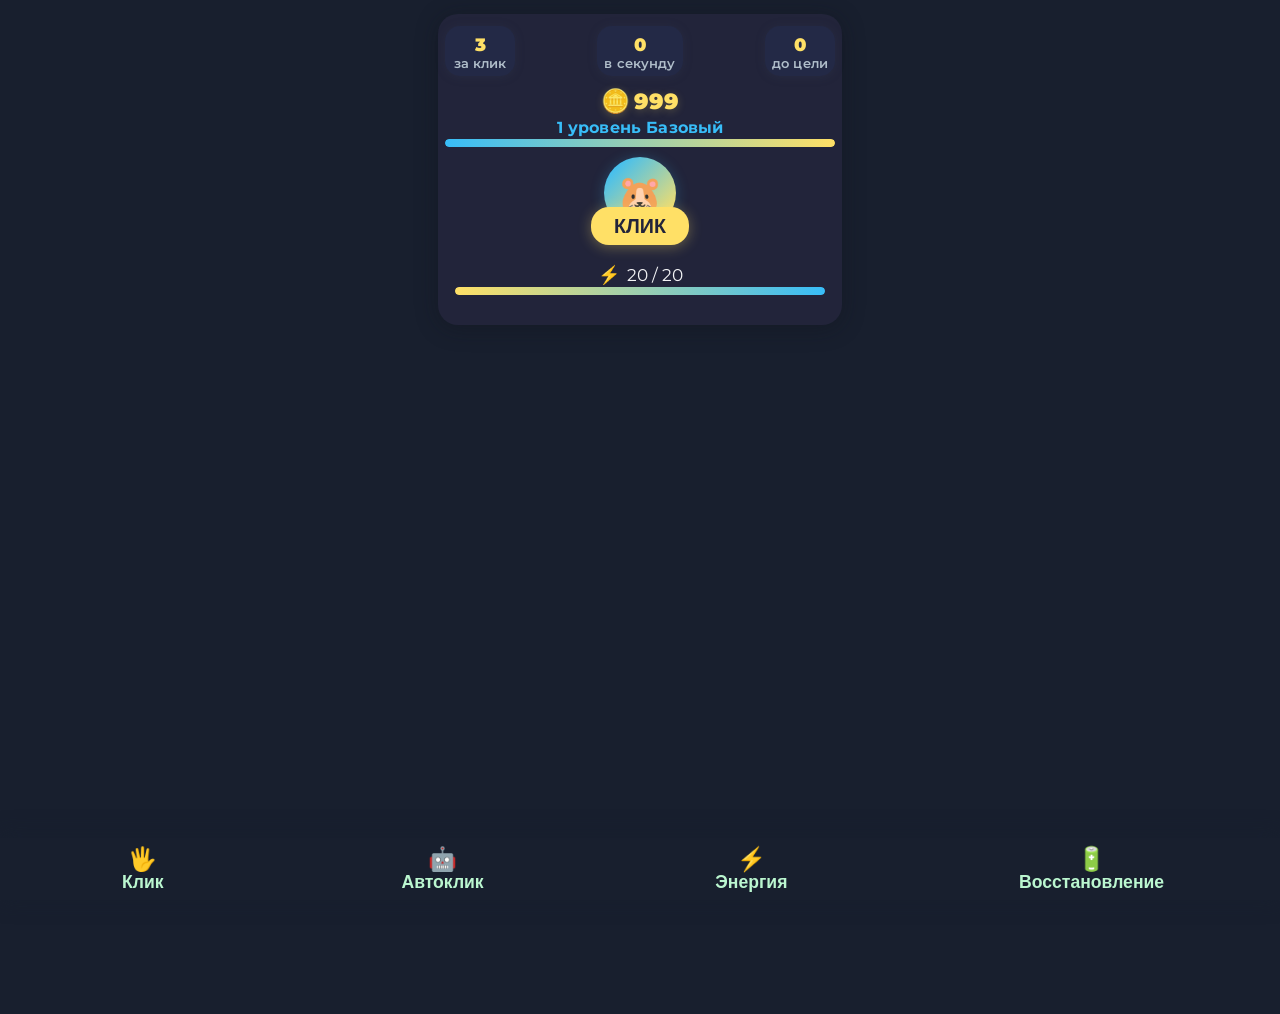
==== index.html @ 6e5554cd "Update and rename html.html to index.html" ====
<!DOCTYPE html>
<html lang="ru">
<head>
  <meta charset="UTF-8" />
  <meta name="viewport" content="width=device-width, initial-scale=1.0"/>
  <title>Hamster Clicker</title>
  <link rel="stylesheet" href="css.css">
  <link href="https://fonts.googleapis.com/css2?family=Montserrat:wght@700;900&display=swap" rel="stylesheet">
</head>
<body>
  <div class="main-card">
    <!-- Верхняя панель с карточками -->
    <div class="top-stats">
      <div class="stat-box">
        <span id="statPerClick">3</span>
        <label>за клик</label>
      </div>
      <div class="stat-box">
        <span id="statPerSec">0</span>
        <label>в секунду</label>
      </div>
      <div class="stat-box">
        <span id="statGoal">100</span>
        <label>до цели</label>
      </div>
    </div>
    <!-- Баланс и уровень -->
    <div class="balance-row">
      <span class="coin">🪙</span>
      <span id="balance" class="main-balance">0</span>
    </div>
    <div class="level-row">
      <span id="levelName" class="level-name">1 уровень Базовый</span>
    </div>
    <div class="progress-bar">
      <div id="progressInner" class="progress-inner"></div>
    </div>
    <!-- Центр: аватар + клик -->
    <div class="avatar-wrap">
      <div class="avatar-circle">🐹</div>
      <button class="main-btn" id="mainClickBtn">КЛИК</button>
    </div>
    <!-- Энергия -->
    <div class="energy-wrap">
      <span class="energy-emoji">⚡</span>
      <span id="energyText">20 / 20</span>
    </div>
    <div class="energy-bar">
      <div id="energyInner" class="energy-inner"></div>
    </div>
  </div>
  <!-- Нижнее меню -->
  <nav class="bottom-nav">
    <button class="nav-btn" data-upg="click">
      <span>🖐️</span>
      <div>Клик</div>
    </button>
    <button class="nav-btn" data-upg="autoclick">
      <span>🤖</span>
      <div>Автоклик</div>
    </button>
    <button class="nav-btn" data-upg="energy">
      <span>⚡</span>
      <div>Энергия</div>
    </button>
    <button class="nav-btn" data-upg="regen">
      <span>🔋</span>
      <div>Восстановление</div>
    </button>
  </nav>
  <div id="upgradePanel" class="panel-bg" style="display:none"></div>
  <script src="js.js"></script>
</body>
</html>
---- css.css ----
html, body {
  margin: 0;
  padding: 0;
  background: #181f2e;
  min-height: 100vh;
  font-family: 'Montserrat', Arial, sans-serif;
  color: #f3f4f6;
  overscroll-behavior-y: contain;
}
body {
  min-height: 100dvh;
  padding-bottom: 100px;
}
.main-card {
  max-width: 390px;
  margin: 0 auto;
  margin-top: 14px;
  background: #22243a;
  border-radius: 20px;
  box-shadow: 0 3px 22px #10121a60;
  padding: 12px 7px 18px 7px;
  display: flex;
  flex-direction: column;
  align-items: center;
}
.top-stats {
  display: flex;
  justify-content: space-between;
  width: 100%;
  margin-bottom: 11px;
  gap: 8px;
}
.stat-box {
  background: #232946;
  border-radius: 15px;
  padding: 8px 7px 5px 7px;
  min-width: 56px;
  text-align: center;
  box-shadow: 0 1px 10px #393f5740;
  font-weight: bold;
}
.stat-box span {
  display: block;
  font-size: 1.11rem;
  color: #ffe066;
  font-weight: 900;
}
.stat-box label {
  display: block;
  font-size: 0.80rem;
  margin-top: 1px;
  color: #b0beca;
  font-weight: 600;
  letter-spacing: .01em;
}
.balance-row {
  display: flex;
  align-items: center;
  justify-content: center;
  font-size: 1.39rem;
  font-weight: 900;
  color: #ffe066;
  letter-spacing: 0.01em;
  text-shadow: 0 2px 9px #ffe06638;
  margin-bottom: 3px;
}
.coin {
  font-size: 1.45rem;
  margin-right: 4px;
}
.level-row {
  display: flex;
  justify-content: center;
  width: 100%;
  margin-bottom: 2px;
}
.level-name {
  font-size: 0.99rem;
  color: #38bdf8;
  font-weight: 700;
  letter-spacing: 0.01em;
}
.progress-bar {
  width: 100%;
  height: 8px;
  background: #181f2e;
  border-radius: 7px;
  overflow: hidden;
  margin-bottom: 8px;
}
.progress-inner {
  height: 100%;
  width: 0%;
  background: linear-gradient(90deg, #38bdf8 0%, #ffe066 100%);
  border-radius: 7px;
  transition: width .4s cubic-bezier(.4,2,.7,1.2);
}
.avatar-wrap {
  display: flex;
  flex-direction: column;
  align-items: center;
  margin-bottom: 9px;
  margin-top: 1px;
}
.avatar-circle {
  width: 72px; height: 72px;
  border-radius: 50%;
  background: linear-gradient(135deg, #38bdf8 10%, #ffe066 90%);
  display: flex;
  align-items: center;
  justify-content: center;
  font-size: 2.3rem;
  margin-bottom: 7px;
  margin-top: 1px;
  box-shadow: 0 2px 14px #38bdf844;
}
.main-btn {
  margin-top: -29px;
  margin-bottom: 7px;
  width: 98px;
  height: 38px;
  border-radius: 18px;
  background: #ffe066;
  color: #22243a;
  font-size: 1.23rem;
  font-weight: 900;
  border: none;
  box-shadow: 0 2px 14px #ffe06655;
  cursor: pointer;
  transition: background 0.1s;
}
.main-btn:active { background: #fde047; }
.energy-wrap {
  display: flex;
  align-items: center;
  gap: 7px;
  margin-bottom: 2px;
  margin-top: 3px;
  font-size: 1.05rem;
}
.energy-emoji {
  font-size: 1.12rem;
}
.energy-bar {
  width: 95%;
  height: 8px;
  background: #2e3045;
  border-radius: 5px;
  margin-bottom: 12px;
  overflow: hidden;
}
.energy-inner {
  height: 100%;
  background: linear-gradient(90deg, #ffe066 0%, #38bdf8 100%);
  border-radius: 5px;
  width: 100%;
  transition: width 0.28s cubic-bezier(.7,2,.6,1.2);
}
.bottom-nav {
  position: fixed;
  left: 0; bottom: 0;
  width: 100vw;
  background: #181f2e;
  display: flex;
  justify-content: space-around;
  align-items: center;
  box-shadow: 0 -2px 22px #181f2e99;
  z-index: 101;
  padding: 7px 0 7px 0;
}
.nav-btn {
  display: flex;
  flex-direction: column;
  align-items: center;
  font-size: 1.1rem;
  background: none;
  border: none;
  color: #bbf7d0;
  font-weight: 700;
  gap: 1px;
  cursor: pointer;
  min-width: 54px;
  padding: 2px 0 0 0;
  transition: color .13s;
  outline: none;
}
.nav-btn:active, .nav-btn.active {
  color: #ffe066;
}
.nav-btn span {
  font-size: 1.32em;
  line-height: 1.05;
}
.panel-bg {
  display: none;
  position: fixed;
  left: 0; top: 0;
  width: 100vw; height: 100vh;
  background: #181f2e95;
  z-index: 200;
}
.panel-bg.active {
  display: block;
  animation: fadeIn 0.18s;
}
@keyframes fadeIn { from {opacity: 0;} to {opacity: 1;} }
.panel {
  position: fixed;
  left: 50%;
  bottom: 0;
  transform: translateX(-50%);
  width: 99vw;
  max-width: 395px;
  background: #23243a;
  border-radius: 24px 24px 0 0;
  box-shadow: 0 0 22px #38bdf877;
  z-index: 210;
  padding: 1.1rem 1.1rem 2rem;
  animation: slideUp .18s cubic-bezier(.56,1.4,.51,1.09);
  color: #fff;
}
@keyframes slideUp { from {transform:translate(-50%,100%);} to {transform:translate(-50%,0);} }
.panel-header {
  font-size: 1.12rem;
  font-weight: 900;
  display: flex;
  justify-content: space-between;
  align-items: center;
  margin-bottom: 1.05em;
}
.panel-close {
  background: none;
  border: none;
  font-size: 1.5rem;
  color: #ffe066;
  cursor: pointer;
  font-weight: bold;
  line-height: 1;
  padding: 0 7px;
}
.panel-list {
  max-height: 260px;
  overflow-y: auto;
  display: flex;
  flex-direction: column;
  gap: 1em;
  scroll-behavior: smooth;
  padding-right: 3px;
}
.panel-item {
  background: #232946;
  border-radius: 0.85em;
  border: 1.3px solid #a7f3d0;
  display: flex;
  justify-content: space-between;
  align-items: center;
  padding: 0.85em 1em 0.85em 1em;
  font-size: 1em;
  transition: 0.12s;
}
.panel-item.bought {
  background: #374151;
  opacity: 0.78;
  border: 1.3px solid #ffe066;
  color: #ffe066;
}
.panel-item .info {
  display: flex;
  flex-direction: column;
}
.panel-item .info span { font-size: 0.91em; color: #e0e0e0; }
.panel-item button {
  font-size: 0.93rem;
  background: #ffe066;
  color: #373737;
  border: none;
  border-radius: 11px;
  padding: 0.37em 0.87em;
  font-weight: bold;
  cursor: pointer;
  transition: 0.11s;
  box-shadow: 0 2px 12px #ffe06633;
  outline: none;
}
.panel-item button:disabled {
  background: #facc15;
  color: #b6b6b6;
  cursor: default;
  box-shadow: none;
}
@media (max-width:440px) {
  .main-card { border-radius: 0; max-width: 100vw; }
  .panel { max-width: 100vw; border-radius: 18px 18px 0 0;}
}
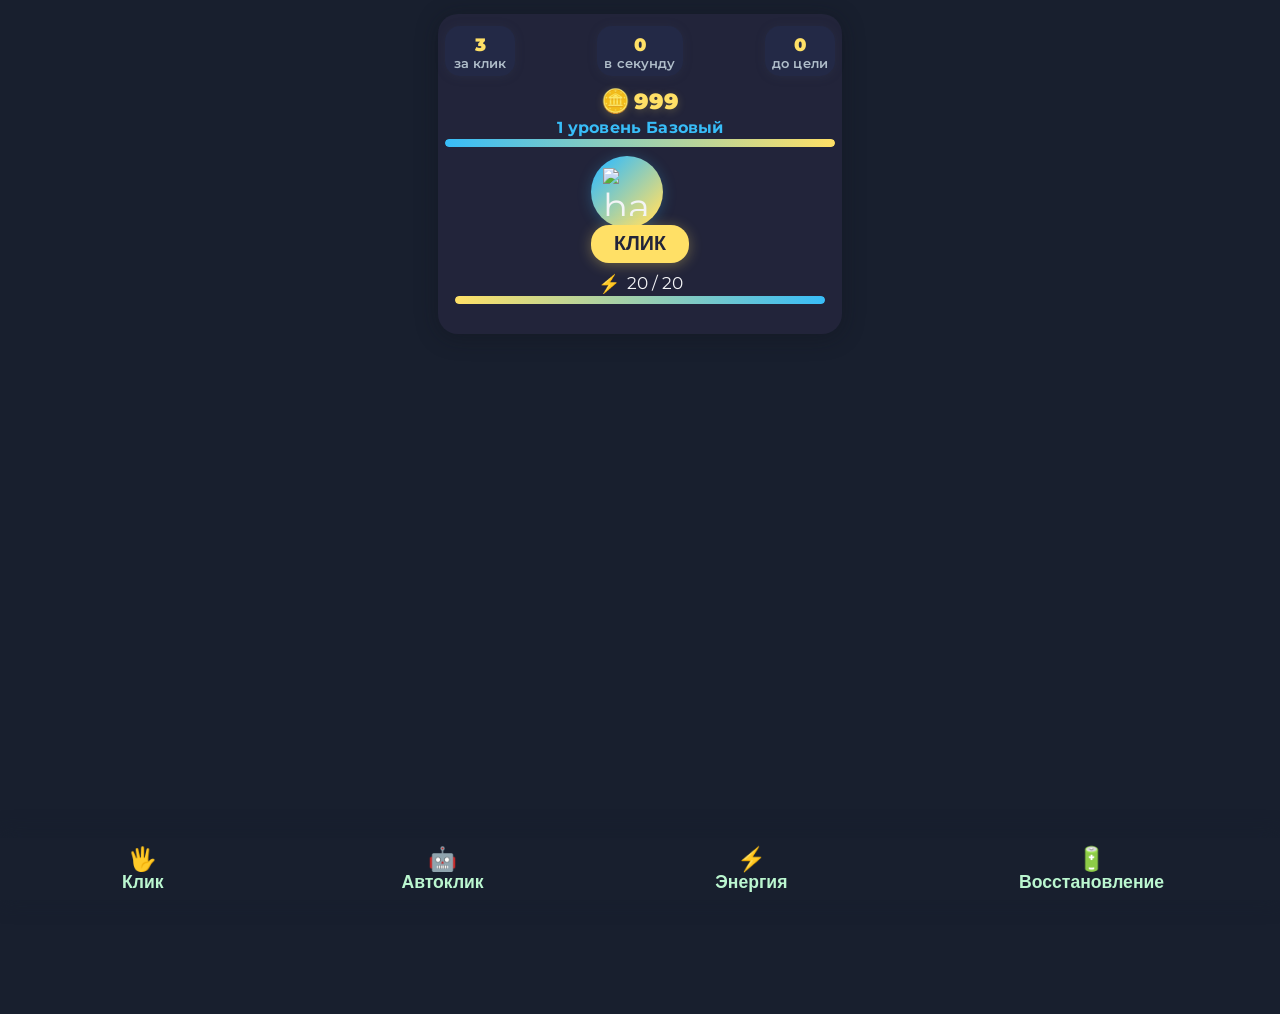
==== commit ed5d5e7f: "Update index.html" ====
--- a/index.html
+++ b/index.html
@@ -9,7 +9,6 @@
 </head>
 <body>
   <div class="main-card">
-    <!-- Верхняя панель с карточками -->
     <div class="top-stats">
       <div class="stat-box">
         <span id="statPerClick">3</span>
@@ -24,7 +23,6 @@
         <label>до цели</label>
       </div>
     </div>
-    <!-- Баланс и уровень -->
     <div class="balance-row">
       <span class="coin">🪙</span>
       <span id="balance" class="main-balance">0</span>
@@ -35,12 +33,12 @@
     <div class="progress-bar">
       <div id="progressInner" class="progress-inner"></div>
     </div>
-    <!-- Центр: аватар + клик -->
-    <div class="avatar-wrap">
-      <div class="avatar-circle">🐹</div>
+    <div class="avatar-center">
+      <div class="avatar-circle">
+        <img src="https://cdn.jsdelivr.net/gh/twitter/twemoji@14.0.2/assets/72x72/1f439.png" alt="hamster" width="48" height="48" style="vertical-align:middle;">
+      </div>
       <button class="main-btn" id="mainClickBtn">КЛИК</button>
     </div>
-    <!-- Энергия -->
     <div class="energy-wrap">
       <span class="energy-emoji">⚡</span>
       <span id="energyText">20 / 20</span>
@@ -49,7 +47,6 @@
       <div id="energyInner" class="energy-inner"></div>
     </div>
   </div>
-  <!-- Нижнее меню -->
   <nav class="bottom-nav">
     <button class="nav-btn" data-upg="click">
       <span>🖐️</span>
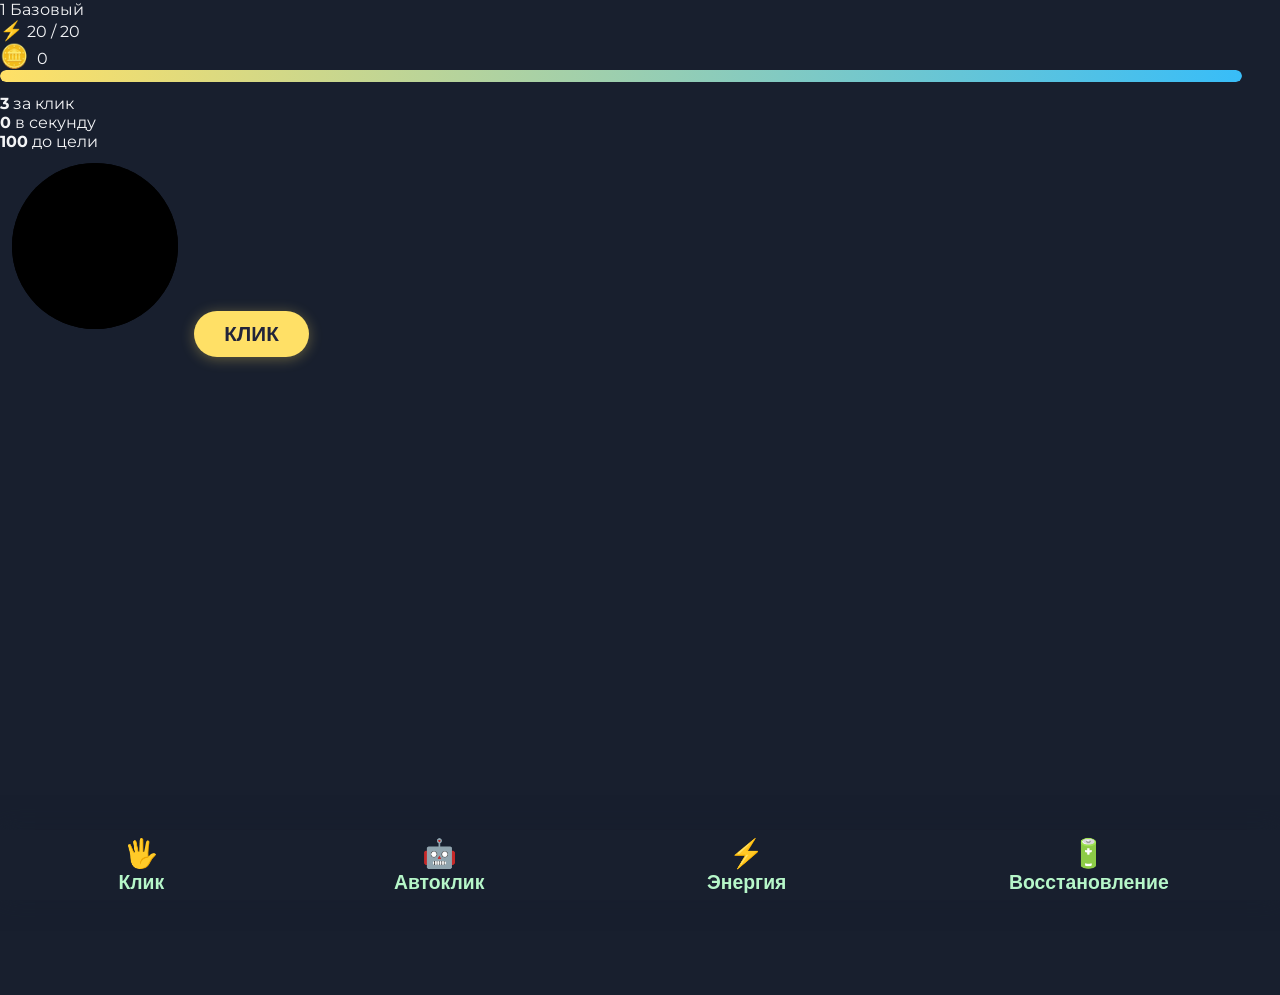
==== commit 241fc2fa: "Update index.html" ====
--- a/index.html
+++ b/index.html
@@ -3,50 +3,44 @@
 <head>
   <meta charset="UTF-8" />
   <meta name="viewport" content="width=device-width, initial-scale=1.0"/>
-  <title>Hamster Clicker</title>
+  <title>Clicker Game</title>
   <link rel="stylesheet" href="css.css">
   <link href="https://fonts.googleapis.com/css2?family=Montserrat:wght@700;900&display=swap" rel="stylesheet">
 </head>
 <body>
-  <div class="main-card">
-    <div class="top-stats">
-      <div class="stat-box">
-        <span id="statPerClick">3</span>
-        <label>за клик</label>
-      </div>
-      <div class="stat-box">
-        <span id="statPerSec">0</span>
-        <label>в секунду</label>
-      </div>
-      <div class="stat-box">
-        <span id="statGoal">100</span>
-        <label>до цели</label>
-      </div>
+  <div class="main-topbar">
+    <div class="top-lvl">
+      <span class="levelCircle"><span id="levelNum">1</span></span>
+      <span id="levelShort">Базовый</span>
     </div>
-    <div class="balance-row">
+    <div class="top-energy">
+      <span class="energy-emoji">⚡</span>
+      <span id="energyText">20</span>
+    </div>
+    <div class="top-balance">
       <span class="coin">🪙</span>
-      <span id="balance" class="main-balance">0</span>
+      <span id="balance">0</span>
     </div>
-    <div class="level-row">
-      <span id="levelName" class="level-name">1 уровень Базовый</span>
-    </div>
-    <div class="progress-bar">
-      <div id="progressInner" class="progress-inner"></div>
-    </div>
-    <div class="avatar-center">
-      <div class="avatar-circle">
-        <img src="https://cdn.jsdelivr.net/gh/twitter/twemoji@14.0.2/assets/72x72/1f439.png" alt="hamster" width="48" height="48" style="vertical-align:middle;">
-      </div>
+  </div>
+  <div class="energy-bar">
+    <div id="energyInner" class="energy-inner"></div>
+  </div>
+
+  <div class="top-stats-bar">
+    <div><b id="statPerClick">3</b> за клик</div>
+    <div><b id="statPerSec">0</b> в секунду</div>
+    <div><b id="statGoal">100</b> до цели</div>
+  </div>
+  <div class="center-wrap">
+    <div class="click-circle-wrap">
+      <svg class="progress-svg" width="190" height="190" viewBox="0 0 190 190">
+        <circle class="track" cx="95" cy="95" r="83"/>
+        <circle class="progress" id="circleProgress" cx="95" cy="95" r="83"/>
+      </svg>
       <button class="main-btn" id="mainClickBtn">КЛИК</button>
     </div>
-    <div class="energy-wrap">
-      <span class="energy-emoji">⚡</span>
-      <span id="energyText">20 / 20</span>
-    </div>
-    <div class="energy-bar">
-      <div id="energyInner" class="energy-inner"></div>
-    </div>
   </div>
+
   <nav class="bottom-nav">
     <button class="nav-btn" data-upg="click">
       <span>🖐️</span>
--- a/css.css
+++ b/css.css
@@ -9,7 +9,7 @@
 }
 body {
   min-height: 100dvh;
-  padding-bottom: 100px;
+  padding-bottom: 95px;
 }
 .main-card {
   max-width: 390px;
@@ -18,7 +18,7 @@
   background: #22243a;
   border-radius: 20px;
   box-shadow: 0 3px 22px #10121a60;
-  padding: 12px 7px 18px 7px;
+  padding: 14px 8px 12px 8px;
   display: flex;
   flex-direction: column;
   align-items: center;
@@ -27,27 +27,27 @@
   display: flex;
   justify-content: space-between;
   width: 100%;
-  margin-bottom: 11px;
-  gap: 8px;
+  margin-bottom: 10px;
+  gap: 7px;
 }
 .stat-box {
   background: #232946;
   border-radius: 15px;
   padding: 8px 7px 5px 7px;
-  min-width: 56px;
+  min-width: 60px;
   text-align: center;
   box-shadow: 0 1px 10px #393f5740;
   font-weight: bold;
 }
 .stat-box span {
   display: block;
-  font-size: 1.11rem;
+  font-size: 1.09rem;
   color: #ffe066;
   font-weight: 900;
 }
 .stat-box label {
   display: block;
-  font-size: 0.80rem;
+  font-size: 0.81rem;
   margin-top: 1px;
   color: #b0beca;
   font-weight: 600;
@@ -57,15 +57,15 @@
   display: flex;
   align-items: center;
   justify-content: center;
-  font-size: 1.39rem;
+  font-size: 1.41rem;
   font-weight: 900;
   color: #ffe066;
   letter-spacing: 0.01em;
   text-shadow: 0 2px 9px #ffe06638;
-  margin-bottom: 3px;
+  margin-bottom: 1px;
 }
 .coin {
-  font-size: 1.45rem;
+  font-size: 1.43rem;
   margin-right: 4px;
 }
 .level-row {
@@ -75,54 +75,53 @@
   margin-bottom: 2px;
 }
 .level-name {
-  font-size: 0.99rem;
+  font-size: 1.04rem;
   color: #38bdf8;
   font-weight: 700;
   letter-spacing: 0.01em;
 }
 .progress-bar {
   width: 100%;
-  height: 8px;
-  background: #181f2e;
-  border-radius: 7px;
+  height: 10px;
+  background: #191e2a;
+  border-radius: 8px;
   overflow: hidden;
-  margin-bottom: 8px;
+  margin-bottom: 12px;
 }
 .progress-inner {
   height: 100%;
   width: 0%;
-  background: linear-gradient(90deg, #38bdf8 0%, #ffe066 100%);
-  border-radius: 7px;
+  background: linear-gradient(90deg, #ffe066 0%, #38bdf8 100%);
+  border-radius: 8px;
   transition: width .4s cubic-bezier(.4,2,.7,1.2);
 }
-.avatar-wrap {
-  display: flex;
-  flex-direction: column;
-  align-items: center;
-  margin-bottom: 9px;
-  margin-top: 1px;
+.avatar-center {
+  display: flex;
+  flex-direction: column;
+  align-items: center;
+  margin-bottom: 13px;
+  margin-top: 5px;
 }
 .avatar-circle {
-  width: 72px; height: 72px;
+  width: 70px; height: 70px;
   border-radius: 50%;
   background: linear-gradient(135deg, #38bdf8 10%, #ffe066 90%);
   display: flex;
   align-items: center;
   justify-content: center;
-  font-size: 2.3rem;
-  margin-bottom: 7px;
+  margin-bottom: -18px;
   margin-top: 1px;
   box-shadow: 0 2px 14px #38bdf844;
 }
 .main-btn {
-  margin-top: -29px;
+  margin-top: 0;
   margin-bottom: 7px;
-  width: 98px;
-  height: 38px;
-  border-radius: 18px;
+  width: 115px;
+  height: 46px;
+  border-radius: 23px;
   background: #ffe066;
   color: #22243a;
-  font-size: 1.23rem;
+  font-size: 1.29rem;
   font-weight: 900;
   border: none;
   box-shadow: 0 2px 14px #ffe06655;
@@ -136,23 +135,25 @@
   gap: 7px;
   margin-bottom: 2px;
   margin-top: 3px;
-  font-size: 1.05rem;
+  font-size: 1.13rem;
+  justify-content: center;
+  width: 100%;
 }
 .energy-emoji {
-  font-size: 1.12rem;
+  font-size: 1.16rem;
 }
 .energy-bar {
-  width: 95%;
-  height: 8px;
+  width: 97%;
+  height: 12px;
   background: #2e3045;
-  border-radius: 5px;
+  border-radius: 6px;
   margin-bottom: 12px;
   overflow: hidden;
 }
 .energy-inner {
   height: 100%;
   background: linear-gradient(90deg, #ffe066 0%, #38bdf8 100%);
-  border-radius: 5px;
+  border-radius: 6px;
   width: 100%;
   transition: width 0.28s cubic-bezier(.7,2,.6,1.2);
 }
@@ -166,20 +167,20 @@
   align-items: center;
   box-shadow: 0 -2px 22px #181f2e99;
   z-index: 101;
-  padding: 7px 0 7px 0;
+  padding: 7px 0 6px 0;
 }
 .nav-btn {
   display: flex;
   flex-direction: column;
   align-items: center;
-  font-size: 1.1rem;
+  font-size: 1.21rem;
   background: none;
   border: none;
-  color: #bbf7d0;
-  font-weight: 700;
+  color: #b6f7c9;
+  font-weight: 800;
   gap: 1px;
   cursor: pointer;
-  min-width: 54px;
+  min-width: 60px;
   padding: 2px 0 0 0;
   transition: color .13s;
   outline: none;
@@ -188,8 +189,8 @@
   color: #ffe066;
 }
 .nav-btn span {
-  font-size: 1.32em;
-  line-height: 1.05;
+  font-size: 1.44em;
+  line-height: 1.1;
 }
 .panel-bg {
   display: none;
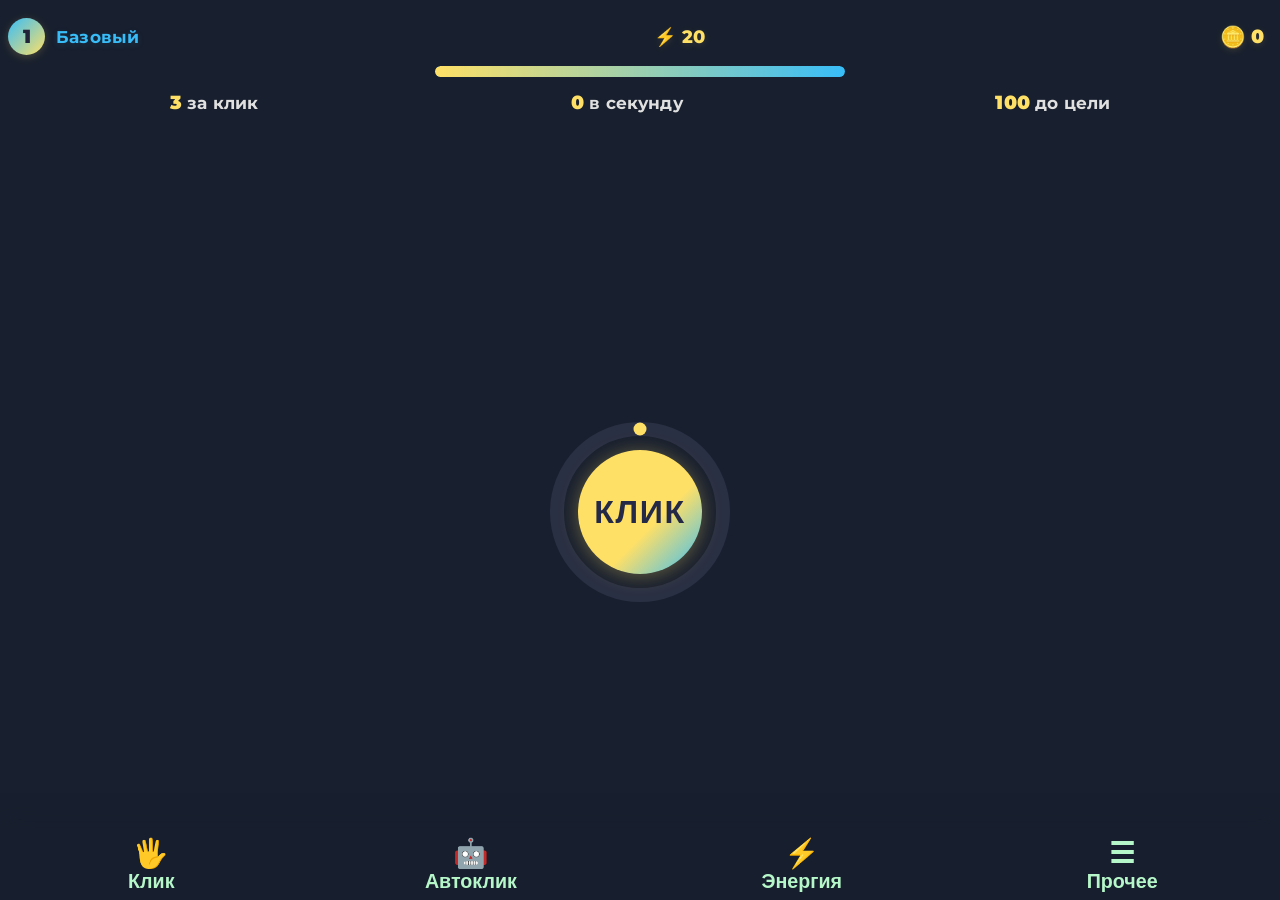
==== commit 6ba6de69: "Update index.html" ====
--- a/index.html
+++ b/index.html
@@ -25,7 +25,6 @@
   <div class="energy-bar">
     <div id="energyInner" class="energy-inner"></div>
   </div>
-
   <div class="top-stats-bar">
     <div><b id="statPerClick">3</b> за клик</div>
     <div><b id="statPerSec">0</b> в секунду</div>
@@ -34,13 +33,18 @@
   <div class="center-wrap">
     <div class="click-circle-wrap">
       <svg class="progress-svg" width="190" height="190" viewBox="0 0 190 190">
+        <defs>
+          <linearGradient id="circleGreen" x1="0" y1="0" x2="1" y2="1">
+            <stop offset="0%" stop-color="#65ff6b"/>
+            <stop offset="100%" stop-color="#00f2a1"/>
+          </linearGradient>
+        </defs>
         <circle class="track" cx="95" cy="95" r="83"/>
         <circle class="progress" id="circleProgress" cx="95" cy="95" r="83"/>
       </svg>
       <button class="main-btn" id="mainClickBtn">КЛИК</button>
     </div>
   </div>
-
   <nav class="bottom-nav">
     <button class="nav-btn" data-upg="click">
       <span>🖐️</span>
@@ -50,13 +54,13 @@
       <span>🤖</span>
       <div>Автоклик</div>
     </button>
-    <button class="nav-btn" data-upg="energy">
+    <button class="nav-btn" data-upg="energy-group">
       <span>⚡</span>
       <div>Энергия</div>
     </button>
-    <button class="nav-btn" data-upg="regen">
-      <span>🔋</span>
-      <div>Восстановление</div>
+    <button class="nav-btn" data-upg="other">
+      <span>☰</span>
+      <div>Прочее</div>
     </button>
   </nav>
   <div id="upgradePanel" class="panel-bg" style="display:none"></div>
--- a/css.css
+++ b/css.css
@@ -1,186 +1,211 @@
 html, body {
-  margin: 0;
-  padding: 0;
+  margin: 0; padding: 0;
+  min-height: 100vh; min-width: 100vw;
   background: #181f2e;
-  min-height: 100vh;
   font-family: 'Montserrat', Arial, sans-serif;
   color: #f3f4f6;
-  overscroll-behavior-y: contain;
+  overflow: hidden;
 }
 body {
-  min-height: 100dvh;
-  padding-bottom: 95px;
-}
-.main-card {
-  max-width: 390px;
-  margin: 0 auto;
-  margin-top: 14px;
-  background: #22243a;
-  border-radius: 20px;
-  box-shadow: 0 3px 22px #10121a60;
-  padding: 14px 8px 12px 8px;
-  display: flex;
-  flex-direction: column;
-  align-items: center;
-}
-.top-stats {
-  display: flex;
+  min-height: 100dvh; min-width: 100vw;
+  height: 100dvh; width: 100vw;
+  display: flex;
+  flex-direction: column;
+  position: relative;
+}
+.main-topbar {
+  position: relative;
+  width: 100vw;
+  display: flex;
+  align-items: center;
   justify-content: space-between;
-  width: 100%;
-  margin-bottom: 10px;
+  padding: 13px 9px 7px 8px;
+  background: #181f2e;
+  min-height: 46px;
   gap: 7px;
-}
-.stat-box {
-  background: #232946;
-  border-radius: 15px;
-  padding: 8px 7px 5px 7px;
-  min-width: 60px;
+  z-index: 2;
+}
+.top-lvl {
+  display: flex;
+  align-items: center;
+  gap: 7px;
+  min-width: 93px;
+}
+.levelCircle {
+  display: inline-block;
+  background: linear-gradient(135deg,#38bdf8,#ffe066);
+  border-radius: 50%;
+  width: 37px; height: 37px;
   text-align: center;
-  box-shadow: 0 1px 10px #393f5740;
+  font-weight: 900;
+  font-size: 1.19rem;
+  color: #22243a;
+  line-height: 37px;
+  margin-right: 3px;
+  box-shadow: 0 2px 9px #ffe06633;
+}
+#levelNum {
+  font-weight: 900;
+  font-size: 1.18rem;
+}
+#levelShort {
+  color: #38bdf8;
   font-weight: bold;
-}
-.stat-box span {
-  display: block;
-  font-size: 1.09rem;
-  color: #ffe066;
-  font-weight: 900;
-}
-.stat-box label {
-  display: block;
-  font-size: 0.81rem;
-  margin-top: 1px;
-  color: #b0beca;
-  font-weight: 600;
-  letter-spacing: .01em;
-}
-.balance-row {
+  font-size: 1.08rem;
+  margin-left: 1px;
+  letter-spacing: 0.01em;
+  text-shadow: 0 2px 7px #38bdf822;
+}
+.top-energy {
   display: flex;
   align-items: center;
   justify-content: center;
-  font-size: 1.41rem;
-  font-weight: 900;
-  color: #ffe066;
-  letter-spacing: 0.01em;
-  text-shadow: 0 2px 9px #ffe06638;
-  margin-bottom: 1px;
-}
-.coin {
-  font-size: 1.43rem;
-  margin-right: 4px;
-}
-.level-row {
-  display: flex;
-  justify-content: center;
-  width: 100%;
-  margin-bottom: 2px;
-}
-.level-name {
-  font-size: 1.04rem;
-  color: #38bdf8;
-  font-weight: 700;
-  letter-spacing: 0.01em;
-}
-.progress-bar {
-  width: 100%;
-  height: 10px;
-  background: #191e2a;
-  border-radius: 8px;
+  gap: 5px;
+  font-size: 1.13rem;
+  font-weight: 800;
+  color: #ffe066;
+  min-width: 54px;
+  text-shadow: 0 2px 7px #ffe06622;
+}
+.top-balance {
+  display: flex;
+  align-items: center;
+  gap: 5px;
+  font-size: 1.19rem;
+  font-weight: 900;
+  color: #ffe066;
+  min-width: 68px;
+  text-shadow: 0 2px 7px #ffe06622;
+}
+.coin { font-size: 1.29rem; }
+.energy-bar {
+  width: 92vw;
+  max-width: 410px;
+  height: 11px;
+  background: linear-gradient(90deg, #232946 50%, #181f2e 100%);
+  border-radius: 6px;
   overflow: hidden;
-  margin-bottom: 12px;
-}
-.progress-inner {
-  height: 100%;
-  width: 0%;
-  background: linear-gradient(90deg, #ffe066 0%, #38bdf8 100%);
-  border-radius: 8px;
-  transition: width .4s cubic-bezier(.4,2,.7,1.2);
-}
-.avatar-center {
-  display: flex;
-  flex-direction: column;
-  align-items: center;
-  margin-bottom: 13px;
-  margin-top: 5px;
-}
-.avatar-circle {
-  width: 70px; height: 70px;
-  border-radius: 50%;
-  background: linear-gradient(135deg, #38bdf8 10%, #ffe066 90%);
-  display: flex;
-  align-items: center;
-  justify-content: center;
-  margin-bottom: -18px;
-  margin-top: 1px;
-  box-shadow: 0 2px 14px #38bdf844;
-}
-.main-btn {
-  margin-top: 0;
-  margin-bottom: 7px;
-  width: 115px;
-  height: 46px;
-  border-radius: 23px;
-  background: #ffe066;
-  color: #22243a;
-  font-size: 1.29rem;
-  font-weight: 900;
-  border: none;
-  box-shadow: 0 2px 14px #ffe06655;
-  cursor: pointer;
-  transition: background 0.1s;
-}
-.main-btn:active { background: #fde047; }
-.energy-wrap {
-  display: flex;
-  align-items: center;
-  gap: 7px;
-  margin-bottom: 2px;
-  margin-top: 3px;
-  font-size: 1.13rem;
-  justify-content: center;
-  width: 100%;
-}
-.energy-emoji {
-  font-size: 1.16rem;
-}
-.energy-bar {
-  width: 97%;
-  height: 12px;
-  background: #2e3045;
-  border-radius: 6px;
-  margin-bottom: 12px;
-  overflow: hidden;
+  margin: 0 auto 10px auto;
+  position: relative;
+  box-shadow: 0 2px 13px #38bdf866 inset;
+  z-index: 2;
 }
 .energy-inner {
   height: 100%;
-  background: linear-gradient(90deg, #ffe066 0%, #38bdf8 100%);
+  width: 100%;
+  background: linear-gradient(90deg,#ffe066 0%,#38bdf8 100%);
   border-radius: 6px;
-  width: 100%;
-  transition: width 0.28s cubic-bezier(.7,2,.6,1.2);
-}
+  transition: width 0.29s cubic-bezier(.7,2,.6,1.2);
+  box-shadow: 0 0 18px #ffe06644;
+}
+.top-stats-bar {
+  display: flex;
+  justify-content: space-between;
+  align-items: center;
+  gap: 7px;
+  padding: 4px 17px 10px 17px;
+  font-size: 1.08rem;
+  font-weight: 700;
+  color: #e0e0e0;
+  letter-spacing: 0.01em;
+  z-index: 2;
+  position: relative;
+}
+.top-stats-bar > div {
+  flex: 1 1 auto;
+  text-align: center;
+}
+.top-stats-bar b {
+  color: #ffe066;
+  font-size: 1.10em;
+  font-weight: 900;
+}
+.center-wrap {
+  flex: 1 1 auto;
+  display: flex;
+  flex-direction: column;
+  align-items: center;
+  justify-content: center;
+  min-height: 240px;
+  margin-bottom: 0;
+  position: relative;
+  z-index: 2;
+}
+.click-circle-wrap {
+  position: relative;
+  width: 190px;
+  height: 190px;
+  margin: 0 auto;
+  display: flex;
+  align-items: center;
+  justify-content: center;
+}
+.progress-svg {
+  position: absolute;
+  left: 0; top: 0;
+  width: 190px;
+  height: 190px;
+  z-index: 1;
+  pointer-events: none;
+}
+.progress-svg .track {
+  stroke: #2a3043;
+  stroke-width: 14px;
+  fill: none;
+}
+.progress-svg .progress {
+  stroke: url(#circleGrad);
+  stroke: #ffe066;
+  stroke-width: 13px;
+  fill: none;
+  stroke-linecap: round;
+  transition: stroke-dasharray 0.4s cubic-bezier(.4,2,.7,1.2);
+  transform: rotate(-90deg);
+  transform-origin: 50% 50%;
+}
+.main-btn {
+  position: absolute;
+  left: 50%; top: 50%;
+  transform: translate(-50%,-50%);
+  width: 124px;
+  height: 124px;
+  border-radius: 62px;
+  background: linear-gradient(135deg,#ffe066 60%,#38bdf8 100%);
+  color: #232946;
+  font-size: 2.01rem;
+  font-weight: 900;
+  border: none;
+  box-shadow: 0 2px 20px #ffe06655;
+  cursor: pointer;
+  z-index: 2;
+  transition: background 0.1s;
+  letter-spacing: 0.05em;
+}
+.main-btn:active { background: #fde047; }
 .bottom-nav {
   position: fixed;
   left: 0; bottom: 0;
   width: 100vw;
-  background: #181f2e;
+  background: #181f2eec;
   display: flex;
   justify-content: space-around;
   align-items: center;
   box-shadow: 0 -2px 22px #181f2e99;
   z-index: 101;
-  padding: 7px 0 6px 0;
+  padding: 8px 0 7px 0;
 }
 .nav-btn {
   display: flex;
   flex-direction: column;
   align-items: center;
-  font-size: 1.21rem;
+  font-size: 1.23rem;
   background: none;
   border: none;
   color: #b6f7c9;
   font-weight: 800;
   gap: 1px;
   cursor: pointer;
-  min-width: 60px;
+  min-width: 58px;
   padding: 2px 0 0 0;
   transition: color .13s;
   outline: none;
@@ -189,7 +214,7 @@
   color: #ffe066;
 }
 .nav-btn span {
-  font-size: 1.44em;
+  font-size: 1.45em;
   line-height: 1.1;
 }
 .panel-bg {
@@ -289,7 +314,3 @@
   cursor: default;
   box-shadow: none;
 }
-@media (max-width:440px) {
-  .main-card { border-radius: 0; max-width: 100vw; }
-  .panel { max-width: 100vw; border-radius: 18px 18px 0 0;}
-}
